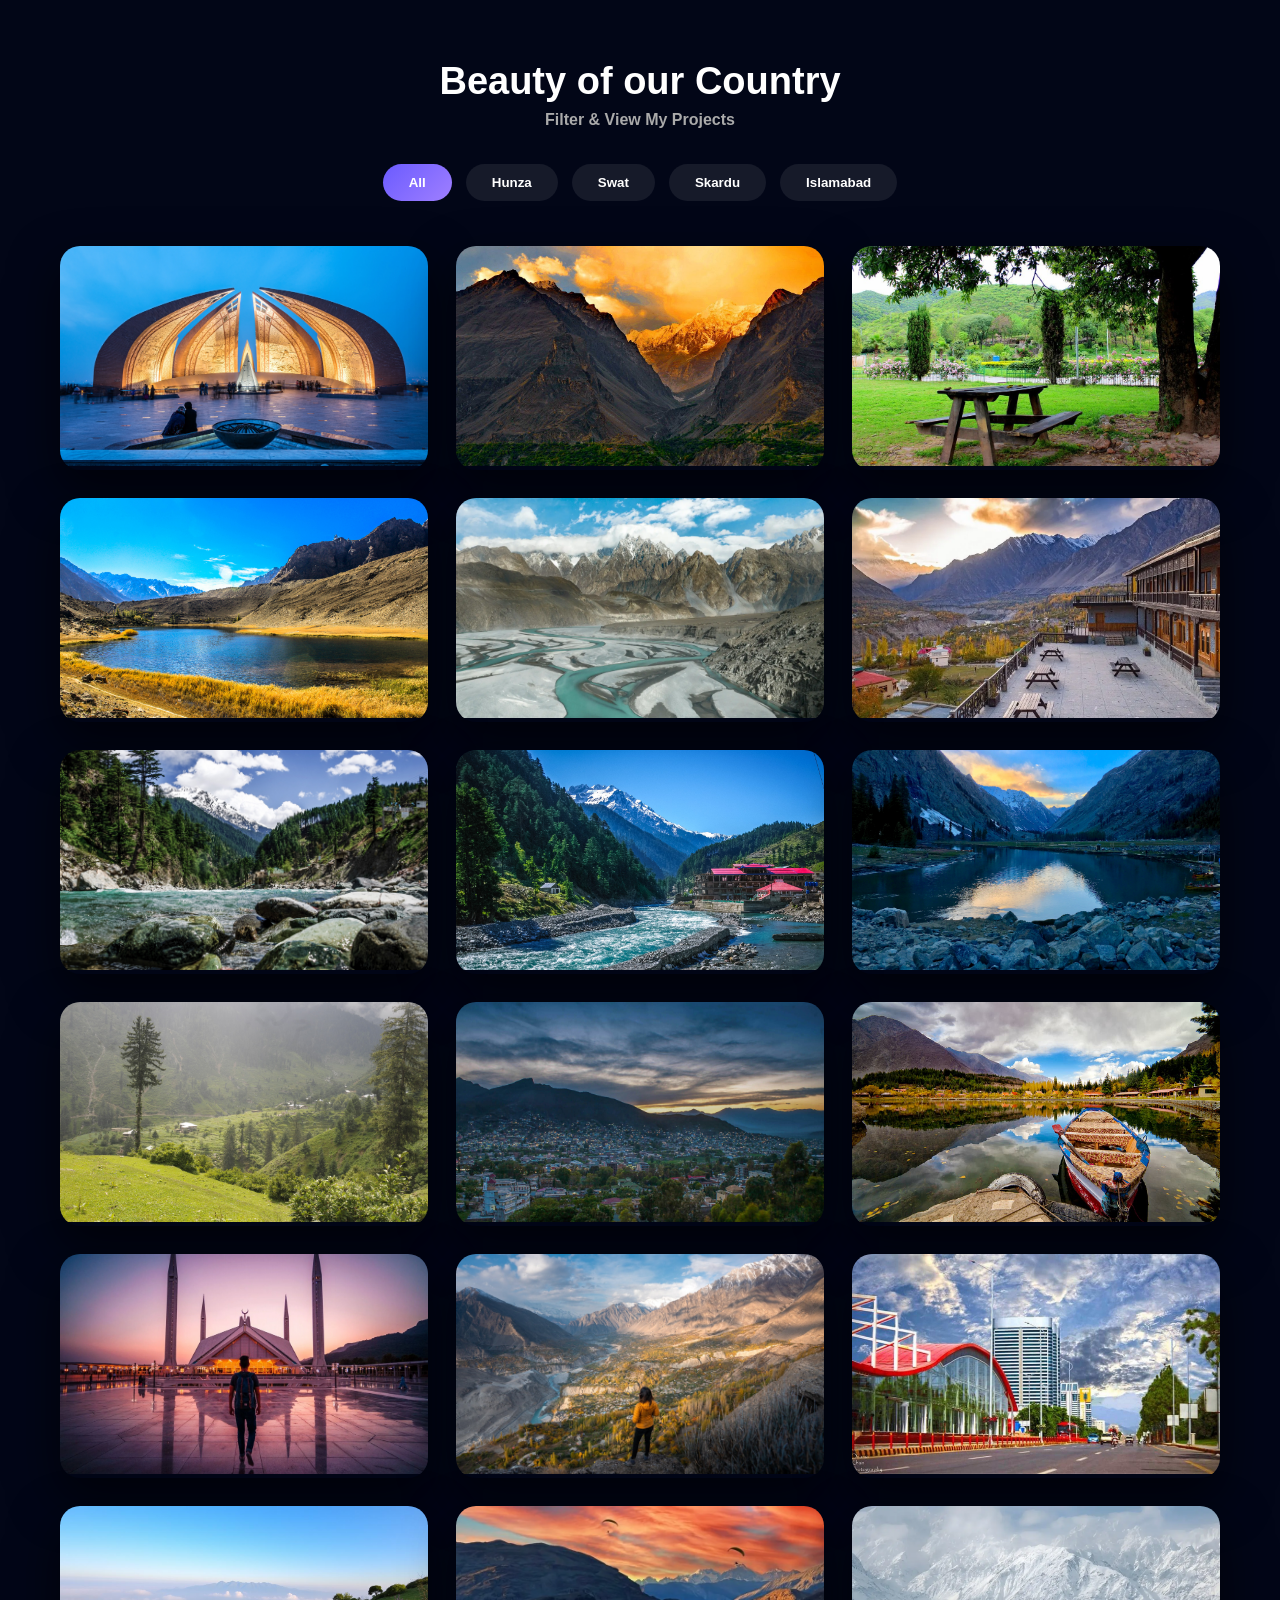
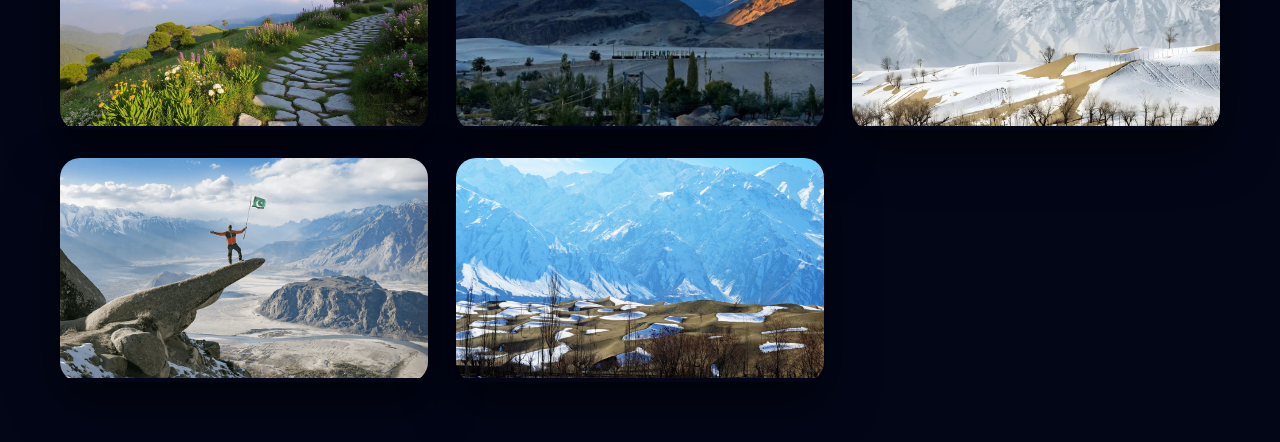
==== CodeAlpha_ImageGallery/index.html @ 90761f9e "Uploading Task 2" ====
<!DOCTYPE html>
<html lang="en">

<head>
  <meta charset="UTF-8">
  <title>Animated Filter Gallery</title>

  <link rel="stylesheet" href="style.css">
</head>

<div>

  <div class="container">
    <h1 class="title">Beauty of our Country</h1>
    <p class="subtitle"><strong>Filter & View My Projects</strong></p>

    <!-- Filter Buttons -->
    <div class="filter-buttons">
      <button class="filter-btn active" data-filter="all"><strong>All</strong></button>
      <button class="filter-btn" data-filter="Hunza"><strong>Hunza</strong></button>
      <button class="filter-btn" data-filter="Swat"><strong>Swat</strong></button>
      <button class="filter-btn" data-filter="Skardu"><strong>Skardu</strong></button>
      <button class="filter-btn" data-filter="isl"><strong>Islamabad</strong></button>

    </div>
    <div class="gallery">
      <div class="gallery-item isl">
        <img src="./imgs/Islam.webp">
        <div class="overlay"><span>View</span></div>
      </div>
      <div class="gallery-item Hunza">
        <img src="./imgs/Hunza._1.webp">
        <div class="overlay"><span>View</span></div>
      </div>
      <div class="gallery-item isl">
        <img src="./imgs/isl01912.jpeg">
        <div class="overlay"><span>View</span></div>
      </div>
      <div class="gallery-item Hunza">
        <img src="./imgs/Hunza_2.jpg">
        <div class="overlay"><span>View</span></div>
      </div>
      <div class="gallery-item Hunza">
        <img src="./imgs/Hunza_4.webp">
        <div class="overlay"><span>View</span></div>
      </div>
      <div class="gallery-item Hunza">
        <img src="./imgs/Hunza_5.webp">
        <div class="overlay"><span>View</span></div>
      </div>
      <div class="gallery-item Swat">
        <img src="./imgs/Swat_01.jpg">
        <div class="overlay"><span>View</span></div>
      </div>
      <div class="gallery-item Swat">
        <img src="./imgs/Swat_1.jpg">
        <div class="overlay"><span>View</span></div>
      </div>
      <div class="gallery-item Swat">
        <img src="./imgs/Swat_03.jpg">
        <div class="overlay"><span>View</span></div>
      </div>
      <div class="gallery-item Swat">
        <img src="./imgs/Swat0004.jpeg">
        <div class="overlay"><span>View</span></div>
      </div>
      <div class="gallery-item Swat">
        <img src="./imgs/Swat_055.jpg">
        <div class="overlay"><span>View</span></div>
      </div>
      <div class="gallery-item Skardu">
        <img src="./imgs/Skardu04.jpg">
        <div class="overlay"><span>View</span></div>
      </div>
      <div class="gallery-item isl">
        <img src="./imgs/islam-2.webp">
        <div class="overlay"><span>View</span></div>
      </div>
      <div class="gallery-item Hunza">
        <img src="./imgs/Hunza._3.jpeg">
        <div class="overlay"><span>View</span></div>
      </div>
      <div class="gallery-item isl">
        <img src="./imgs/islam-03.jpg">
        <div class="overlay"><span>View</span></div>
      </div>

      <div class="gallery-item isl">
        <img src="./imgs/isl---05.jpg">
        <div class="overlay"><span>View</span></div>
      </div>
      <div class="gallery-item Skardu">
        <img src="./imgs/Skardu-02.webp">
        <div class="overlay"><span>View</span></div>
      </div>
      <div class="gallery-item Skardu">
        <img src="./imgs/Skardu02.webp">
        <div class="overlay"><span>View</span></div>
      </div>
      <div class="gallery-item Skardu">
        <img src="./imgs/skardu-0003.png">
        <div class="overlay"><span>View</span></div>
      </div>
      <div class="gallery-item Skardu">
        <img src="./imgs/Skardu05.webp">
        <div class="overlay"><span>View</span></div>
      </div>
    </div>
    <div class="modal" id="modal">
      <span id="closeModal">&times;</span>
      <img id="modalImg">
    </div>
    <script src="app.js">
    </script>
    </body>
</html>
---- CodeAlpha_ImageGallery/style.css ----
* {
      margin: 0;
      padding: 0;
      box-sizing: border-box;
      font-family: "Segoe UI", sans-serif;
    }
    body {
      min-height: 100vh;
      background: linear-gradient(135deg, #020617, #020617);
      color: #fff;
    }
    .container {
      max-width: 1200px;
      margin: auto;
      padding: 60px 20px;
    }
    .title {
      text-align: center;
      font-size: 38px;
      margin-bottom: 8px;
    }
    .subtitle {
      text-align: center;
      color: #aaa;
      margin-bottom: 35px;
    }
    .filter-buttons {
      display: flex;
      justify-content: center;
      flex-wrap: wrap;
      gap: 14px;
      margin-bottom: 45px;
    }

    .filter-btn {
      padding: 11px 26px;
      border-radius: 999px;
      border: none;
      background: rgba(255, 255, 255, 0.08);
      color: #fff;
      cursor: pointer;
      transition: 0.3s;
    }

    .filter-btn:hover {
      background: #6b5bff;
      transform: translateY(-2px);
      box-shadow: 0 8px 30px rgba(107, 91, 255, 0.7);
    }

    .filter-btn.active {
      background: linear-gradient(135deg, #6b5bff, #9f7fff);
    }
    .gallery {
      display: grid;
      grid-template-columns: repeat(auto-fit, minmax(280px, 1fr));
      gap: 28px;
    }
    .gallery-item {
      position: relative;
      border-radius: 20px;
      overflow: hidden;
      cursor: pointer;
      box-shadow: 0 20px 50px rgba(0, 0, 0, 0.6);
      animation: fadeUp 0.6s ease;
    }

    .gallery-item.hide {
      display: none;
    }

    .gallery-item img {
      width: 100%;
      height: 220px;
      object-fit: cover;
      transition: 0.5s;
    }
    .overlay {
      position: absolute;
      inset: 0;
      background: rgba(2, 6, 23, 0.7);
      display: flex;
      justify-content: center;
      align-items: center;
      opacity: 0;
      transition: 0.4s;
    }

    .overlay span {
      padding: 12px 28px;
      border-radius: 999px;
      background: linear-gradient(135deg, #6b5bff, #9f7fff);
      font-size: 14px;
    }

    .gallery-item:hover img {
      transform: scale(1.1);
    }

    .gallery-item:hover .overlay {
      opacity: 1;
    }    @keyframes fadeUp {
      from {
        opacity: 0;
        transform: translateY(20px);
      }

      to {
        opacity: 1;
        transform: translateY(0);
      }
    }
    .modal {
      position: fixed;
      inset: 0;
      background: rgba(0, 0, 0, 0.85);
      display: flex;
      justify-content: center;
      align-items: center;
      opacity: 0;
      pointer-events: none;
      transition: 0.3s;
      z-index: 10;
    }

    .modal.active {
      opacity: 1;
      pointer-events: auto;
    }

    .modal img {
      max-width: 90%;
      max-height: 80vh;
      border-radius: 16px;
    }

    .modal span {
      position: absolute;
      top: 30px;
      right: 40px;
      font-size: 30px;
      cursor: pointer;
    }
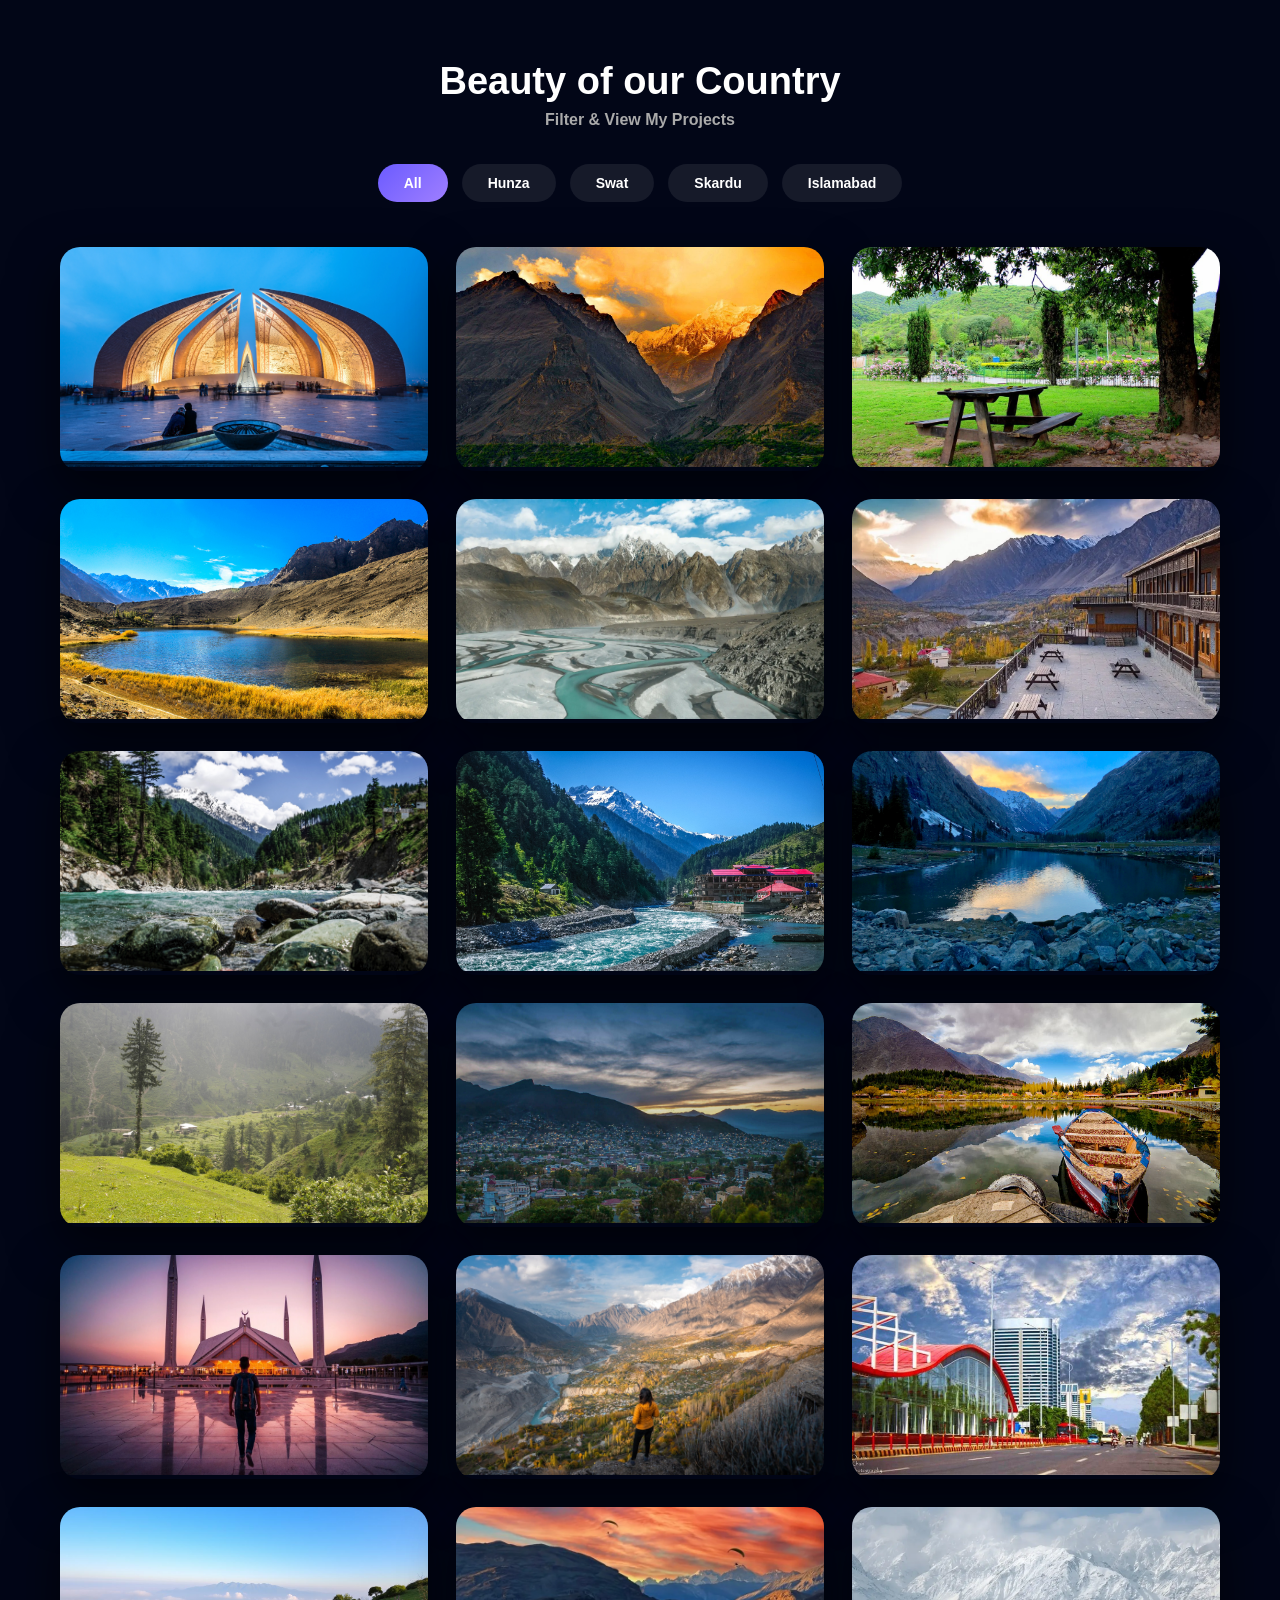
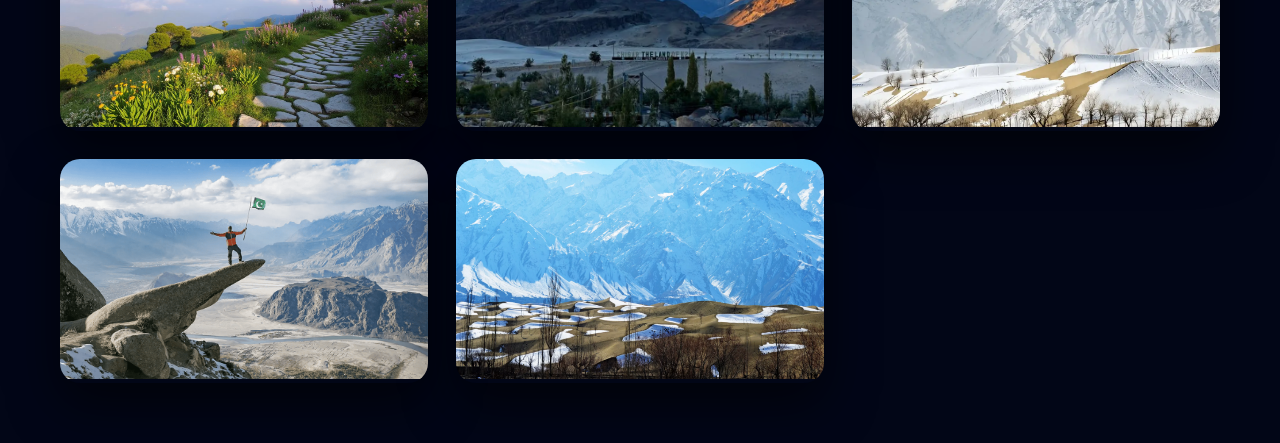
==== commit 4fdc2532: "Fixing the Responsive issue" ====
--- a/CodeAlpha_ImageGallery/index.html
+++ b/CodeAlpha_ImageGallery/index.html
@@ -4,10 +4,10 @@
 <head>
   <meta charset="UTF-8">
   <title>Animated Filter Gallery</title>
-
+  <meta name="viewport" content="width=device-width, initial-scale=1.0">
   <link rel="stylesheet" href="style.css">
 </head>
-
+<body>
 <div>
 
   <div class="container">
--- a/CodeAlpha_ImageGallery/style.css
+++ b/CodeAlpha_ImageGallery/style.css
@@ -1,143 +1,180 @@
-    * {
-      margin: 0;
-      padding: 0;
-      box-sizing: border-box;
-      font-family: "Segoe UI", sans-serif;
-    }
-    body {
-      min-height: 100vh;
-      background: linear-gradient(135deg, #020617, #020617);
-      color: #fff;
-    }
-    .container {
-      max-width: 1200px;
-      margin: auto;
-      padding: 60px 20px;
-    }
-    .title {
-      text-align: center;
-      font-size: 38px;
-      margin-bottom: 8px;
-    }
-    .subtitle {
-      text-align: center;
-      color: #aaa;
-      margin-bottom: 35px;
-    }
-    .filter-buttons {
-      display: flex;
-      justify-content: center;
-      flex-wrap: wrap;
-      gap: 14px;
-      margin-bottom: 45px;
-    }
+* {
+  margin: 0;
+  padding: 0;
+  box-sizing: border-box;
+  font-family: "Segoe UI", sans-serif;
+}
 
-    .filter-btn {
-      padding: 11px 26px;
-      border-radius: 999px;
-      border: none;
-      background: rgba(255, 255, 255, 0.08);
-      color: #fff;
-      cursor: pointer;
-      transition: 0.3s;
-    }
+body {
+  min-height: 100vh;
+  background: linear-gradient(135deg, #020617, #020617);
+  color: #fff;
+}
 
-    .filter-btn:hover {
-      background: #6b5bff;
-      transform: translateY(-2px);
-      box-shadow: 0 8px 30px rgba(107, 91, 255, 0.7);
-    }
+.container {
+  max-width: 1200px;
+  margin: auto;
+  padding: 60px 20px;
+}
 
-    .filter-btn.active {
-      background: linear-gradient(135deg, #6b5bff, #9f7fff);
-    }
-    .gallery {
-      display: grid;
-      grid-template-columns: repeat(auto-fit, minmax(280px, 1fr));
-      gap: 28px;
-    }
-    .gallery-item {
-      position: relative;
-      border-radius: 20px;
-      overflow: hidden;
-      cursor: pointer;
-      box-shadow: 0 20px 50px rgba(0, 0, 0, 0.6);
-      animation: fadeUp 0.6s ease;
-    }
+.title {
+  text-align: center;
+  font-size: 38px;
+  margin-bottom: 8px;
+}
 
-    .gallery-item.hide {
-      display: none;
-    }
+.subtitle {
+  text-align: center;
+  color: #aaa;
+  margin-bottom: 35px;
+}
 
-    .gallery-item img {
-      width: 100%;
-      height: 220px;
-      object-fit: cover;
-      transition: 0.5s;
-    }
-    .overlay {
-      position: absolute;
-      inset: 0;
-      background: rgba(2, 6, 23, 0.7);
-      display: flex;
-      justify-content: center;
-      align-items: center;
-      opacity: 0;
-      transition: 0.4s;
-    }
+.filter-buttons {
+  display: flex;
+  justify-content: center;
+  flex-wrap: wrap;
+  gap: 14px;
+  margin-bottom: 45px;
+}
 
-    .overlay span {
-      padding: 12px 28px;
-      border-radius: 999px;
-      background: linear-gradient(135deg, #6b5bff, #9f7fff);
-      font-size: 14px;
-    }
+.filter-btn {
+  padding: 11px 26px;
+  border-radius: 999px;
+  border: none;
+  background: rgba(255, 255, 255, 0.08);
+  color: #fff;
+  cursor: pointer;
+  transition: 0.3s;
+  font-size: 14px;
+}
 
-    .gallery-item:hover img {
-      transform: scale(1.1);
-    }
+.filter-btn:hover {
+  background: #6b5bff;
+  transform: translateY(-2px);
+  box-shadow: 0 8px 30px rgba(107, 91, 255, 0.7);
+}
 
-    .gallery-item:hover .overlay {
-      opacity: 1;
-    }    @keyframes fadeUp {
-      from {
-        opacity: 0;
-        transform: translateY(20px);
-      }
+.filter-btn.active {
+  background: linear-gradient(135deg, #6b5bff, #9f7fff);
+}
 
-      to {
-        opacity: 1;
-        transform: translateY(0);
-      }
-    }
-    .modal {
-      position: fixed;
-      inset: 0;
-      background: rgba(0, 0, 0, 0.85);
-      display: flex;
-      justify-content: center;
-      align-items: center;
-      opacity: 0;
-      pointer-events: none;
-      transition: 0.3s;
-      z-index: 10;
-    }
+/* Desktop grid default */
+.gallery {
+  display: grid;
+  grid-template-columns: repeat(auto-fit, minmax(280px, 1fr));
+  gap: 28px;
+}
 
-    .modal.active {
-      opacity: 1;
-      pointer-events: auto;
-    }
+.gallery-item {
+  position: relative;
+  border-radius: 20px;
+  overflow: hidden;
+  cursor: pointer;
+  box-shadow: 0 20px 50px rgba(0, 0, 0, 0.6);
+  animation: fadeUp 0.6s ease;
+}
 
-    .modal img {
-      max-width: 90%;
-      max-height: 80vh;
-      border-radius: 16px;
-    }
+.gallery-item.hide {
+  display: none;
+}
 
-    .modal span {
-      position: absolute;
-      top: 30px;
-      right: 40px;
-      font-size: 30px;
-      cursor: pointer;
-    }
+.gallery-item img {
+  width: 100%;
+  height: 220px;
+  object-fit: cover;
+  transition: 0.5s;
+}
+
+.overlay {
+  position: absolute;
+  inset: 0;
+  background: rgba(2, 6, 23, 0.7);
+  display: flex;
+  justify-content: center;
+  align-items: center;
+  opacity: 0;
+  transition: 0.4s;
+}
+
+.overlay span {
+  padding: 12px 28px;
+  border-radius: 999px;
+  background: linear-gradient(135deg, #6b5bff, #9f7fff);
+  font-size: 14px;
+}
+
+.gallery-item:hover img {
+  transform: scale(1.1);
+}
+
+.gallery-item:hover .overlay {
+  opacity: 1;
+}
+
+@keyframes fadeUp {
+  from {
+    opacity: 0;
+    transform: translateY(20px);
+  }
+  to {
+    opacity: 1;
+    transform: translateY(0);
+  }
+}
+
+.modal {
+  position: fixed;
+  inset: 0;
+  background: rgba(0, 0, 0, 0.85);
+  display: flex;
+  justify-content: center;
+  align-items: center;
+  opacity: 0;
+  pointer-events: none;
+  transition: 0.3s;
+  z-index: 10;
+}
+
+.modal.active {
+  opacity: 1;
+  pointer-events: auto;
+}
+
+.modal img {
+  max-width: 90%;
+  max-height: 80vh;
+  border-radius: 16px;
+}
+
+.modal span {
+  position: absolute;
+  top: 30px;
+  right: 40px;
+  font-size: 30px;
+  cursor: pointer;
+}
+
+@media (max-width: 576px) {
+
+  .gallery {
+    display: flex;
+    flex-direction: column;
+    gap: 22px;
+  }
+
+  .gallery-item img {
+    width: 100%;
+    object-fit: cover;
+  }
+
+  .gallery-item.featured img {
+    height: 90vh;  
+    border-radius: 0;
+  }
+  .gallery-item:not(.featured) img {
+    height: 260px;
+    border-radius: 16px;
+  }
+}
+
+
